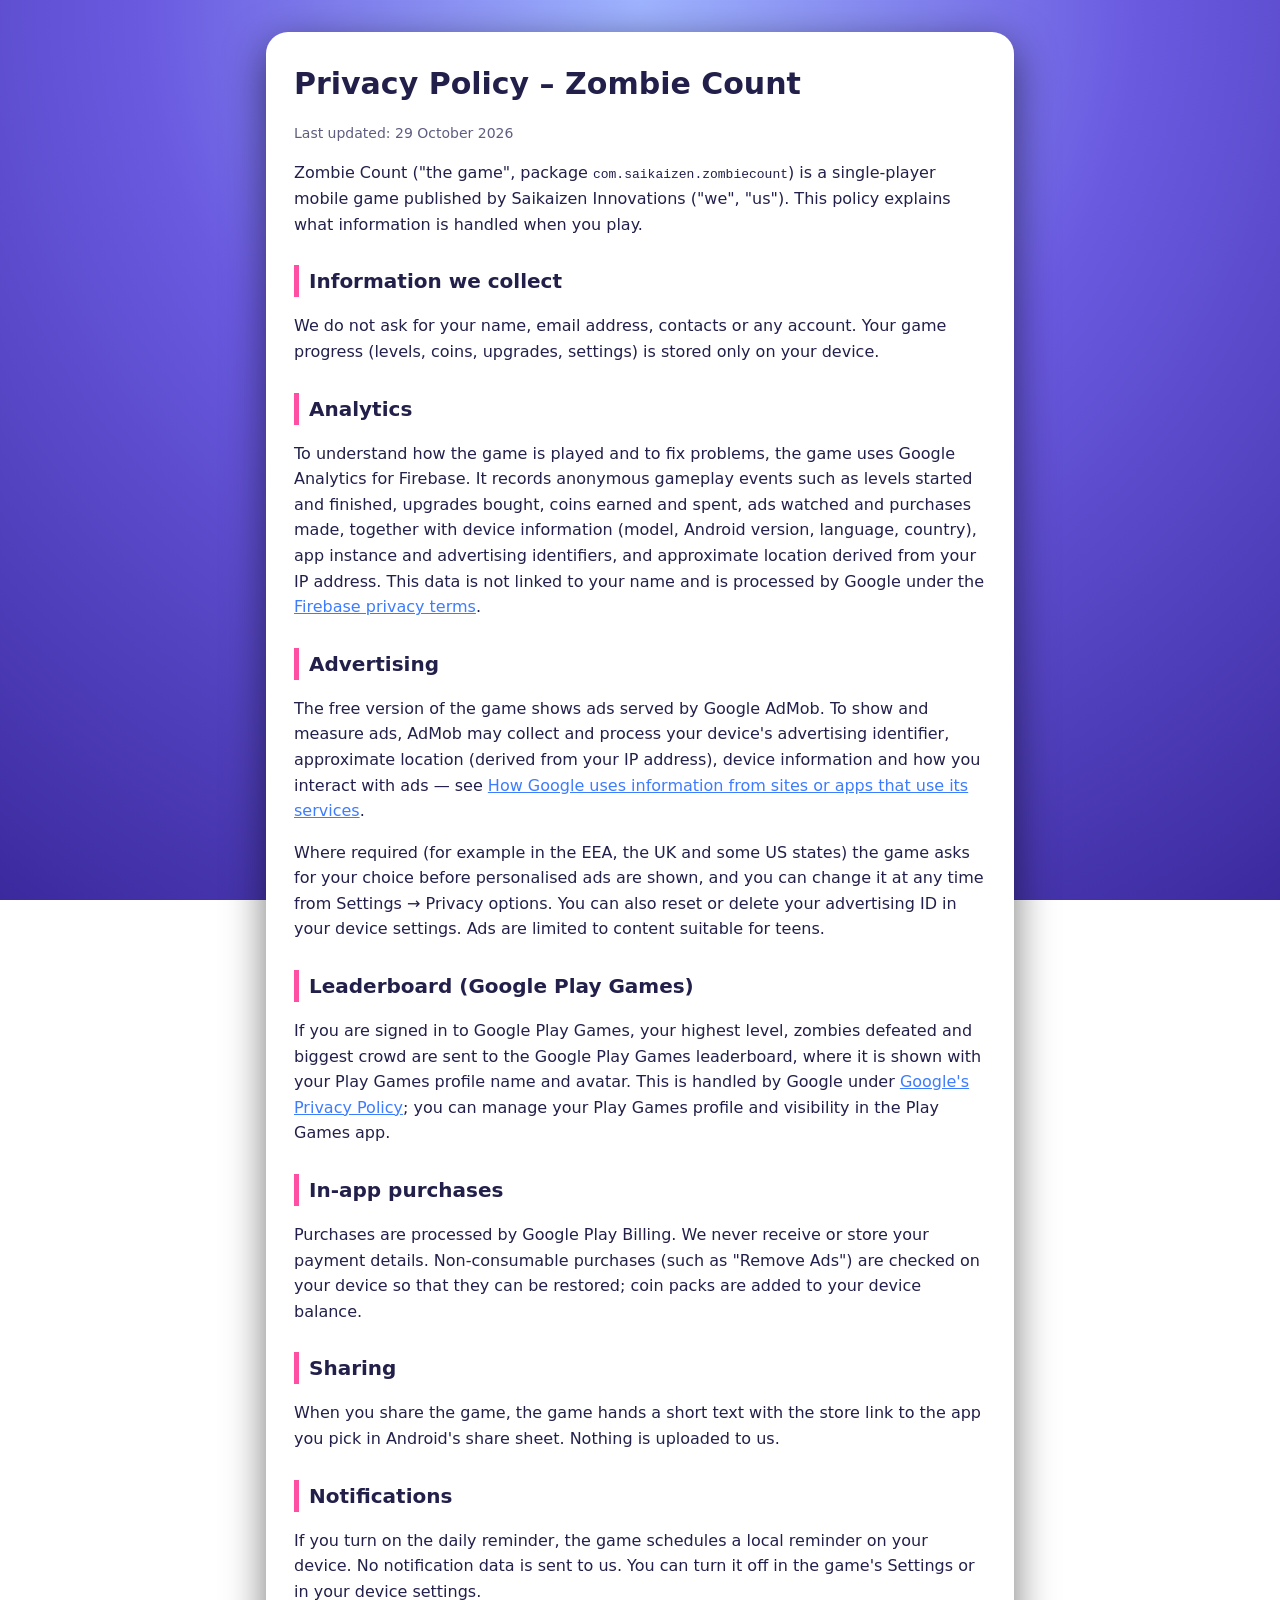
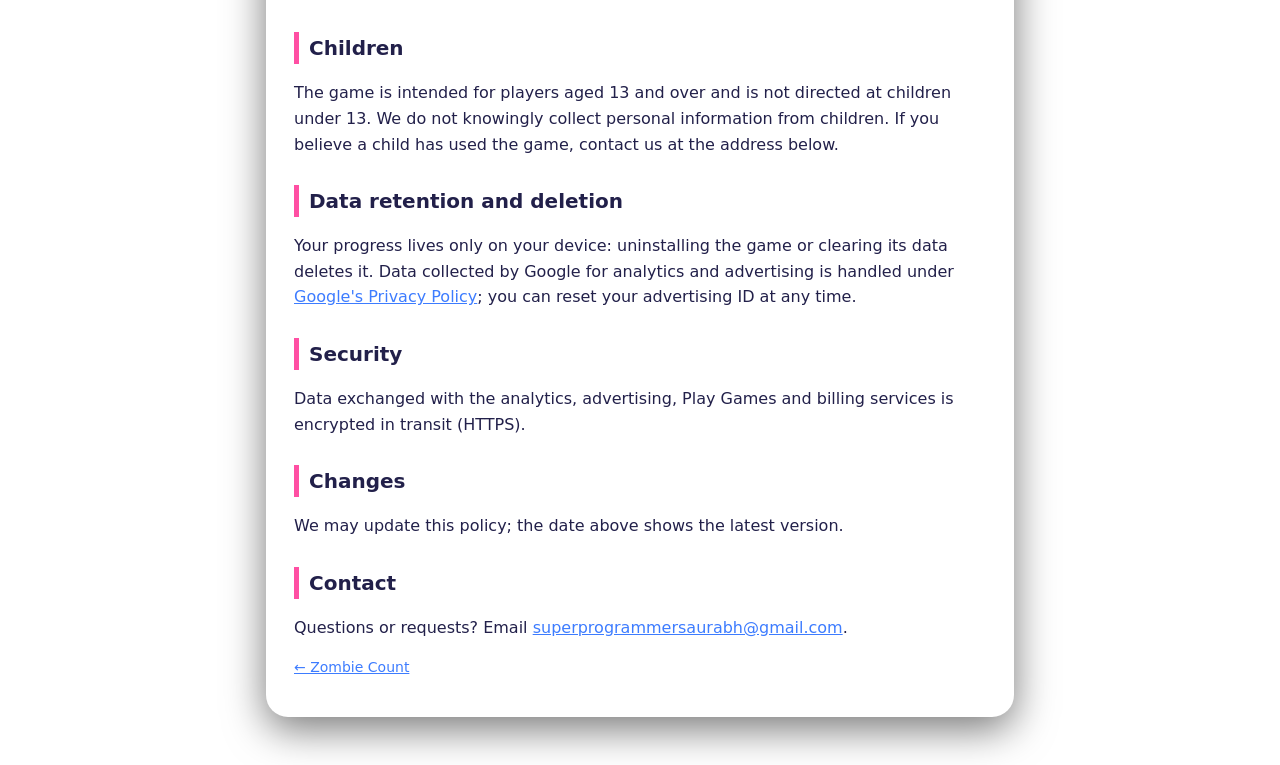
==== privacy.html @ ca3afb95 "Website and privacy policy" ====
<!doctype html>
<html lang="en">
<head>
<meta charset="utf-8">
<meta name="viewport" content="width=device-width,initial-scale=1">
<title>Zombie Count – Privacy Policy</title>
<link rel="icon" href="favicon.png">
<link rel="stylesheet" href="style.css">
</head>
<body>
<div class="wrap" style="margin-top:32px">
<div class="card">
<h1>Privacy Policy – Zombie Count</h1>
<p class="small">Last updated: 29 October 2026</p>
<p>Zombie Count ("the game", package <code>com.saikaizen.zombiecount</code>) is a single-player mobile game
published by Saikaizen Innovations ("we", "us"). This policy explains what information is handled when you play.</p>

<h2>Information we collect</h2>
<p>We do not ask for your name, email address, contacts or any account. Your game progress (levels, coins, upgrades, settings) is stored only on your device.</p>

<h2>Analytics</h2>
<p>To understand how the game is played and to fix problems, the game uses Google Analytics for Firebase. It records
anonymous gameplay events such as levels started and finished, upgrades bought, coins earned and spent, ads watched and
purchases made, together with device information (model, Android version, language, country), app instance and
advertising identifiers, and approximate location derived from your IP address. This data is not linked to your name
and is processed by Google under the <a href="https://firebase.google.com/support/privacy">Firebase privacy terms</a>.</p>

<h2>Advertising</h2>
<p>The free version of the game shows ads served by Google AdMob. To show and measure ads, AdMob may collect and
process your device's advertising identifier, approximate location (derived from your IP address), device
information and how you interact with ads — see
<a href="https://policies.google.com/technologies/partner-sites">How Google uses information from sites or apps that use its services</a>.</p>
<p>Where required (for example in the EEA, the UK and some US states) the game asks for your choice before
personalised ads are shown, and you can change it at any time from Settings → Privacy options. You can also reset or
delete your advertising ID in your device settings. Ads are limited to content suitable for teens.</p>

<h2>Leaderboard (Google Play Games)</h2>
<p>If you are signed in to Google Play Games, your highest level, zombies defeated and biggest crowd are sent to the Google Play Games leaderboard,
where it is shown with your Play Games profile name and avatar. This is handled by Google under
<a href="https://policies.google.com/privacy">Google's Privacy Policy</a>; you can manage your Play Games profile
and visibility in the Play Games app.</p>

<h2>In-app purchases</h2>
<p>Purchases are processed by Google Play Billing. We never receive or store your payment details. Non-consumable purchases (such as "Remove Ads") are checked on your device so that they can be restored; coin packs are added to your device balance.</p>

<h2>Sharing</h2>
<p>When you share the game, the game hands a short text with the store link to the app you pick in Android's share sheet. Nothing is uploaded to us.</p>
<h2>Notifications</h2>
<p>If you turn on the daily reminder, the game schedules a local reminder on your device. No notification data is sent
to us. You can turn it off in the game's Settings or in your device settings.</p>

<h2>Children</h2>
<p>The game is intended for players aged 13 and over and is not directed at children under 13. We do not knowingly
collect personal information from children. If you believe a child has used the game, contact us at the address
below.</p>

<h2>Data retention and deletion</h2>
<p>Your progress lives only on your device: uninstalling the game or clearing its data deletes it. Data collected by
Google for analytics and advertising is handled under <a href="https://policies.google.com/privacy">Google's Privacy
Policy</a>; you can reset your advertising ID at any time.</p>

<h2>Security</h2>
<p>Data exchanged with the analytics, advertising, Play Games and billing services is encrypted in transit (HTTPS).</p>

<h2>Changes</h2>
<p>We may update this policy; the date above shows the latest version.</p>

<h2>Contact</h2>
<p>Questions or requests? Email <a href="mailto:superprogrammersaurabh@gmail.com">superprogrammersaurabh@gmail.com</a>.</p>
<p class="small"><a href="index.html">← Zombie Count</a></p>
</div>
</div>
</body>
</html>
---- style.css ----
:root{--bg:#6a5ae0;--deep:#3b2a9e;--card:#fff;--ink:#22204a;--pink:#ff4fa3;--blue:#3d7cff;--soft:#5f5d80}
*{box-sizing:border-box}
html,body{margin:0;background:radial-gradient(circle at 50% 0,#9fb4ff 0,var(--bg) 45%,var(--deep) 100%) fixed;color:var(--ink);font-family:system-ui,-apple-system,"Segoe UI",Roboto,sans-serif;line-height:1.6}
a{color:var(--blue)}
.logo{display:block;width:min(560px,86%);margin:28px auto 0}
.wrap{max-width:780px;margin:12px auto 48px;padding:0 16px}
.card{background:var(--card);border-radius:22px;padding:28px 28px 24px;box-shadow:0 12px 40px #0008}
.brand{display:flex;gap:18px;align-items:center;margin-bottom:8px}
.brand img{width:96px;height:96px;border-radius:22px;box-shadow:0 4px 14px #0004}
h1{margin:0;font-size:30px}
h2{font-size:20px;margin:28px 0 6px;border-left:5px solid var(--pink);padding-left:10px}
.tag{color:var(--soft);margin:2px 0 0}
.btns{display:flex;flex-wrap:wrap;gap:10px;margin:18px 0 6px}
.btn{display:inline-block;background:linear-gradient(#5fd35a,#2fa52f);color:#fff;text-decoration:none;padding:10px 20px;border-radius:24px;font-weight:700}
.btn.alt{background:var(--ink)}
ul{padding-left:22px}
.foot{color:#c9c8ef;text-align:center;font-size:14px;margin-top:22px}
.small{color:var(--soft);font-size:14px}
@media (max-width:520px){.card{padding:20px 16px}.brand img{width:72px;height:72px}h1{font-size:24px}}
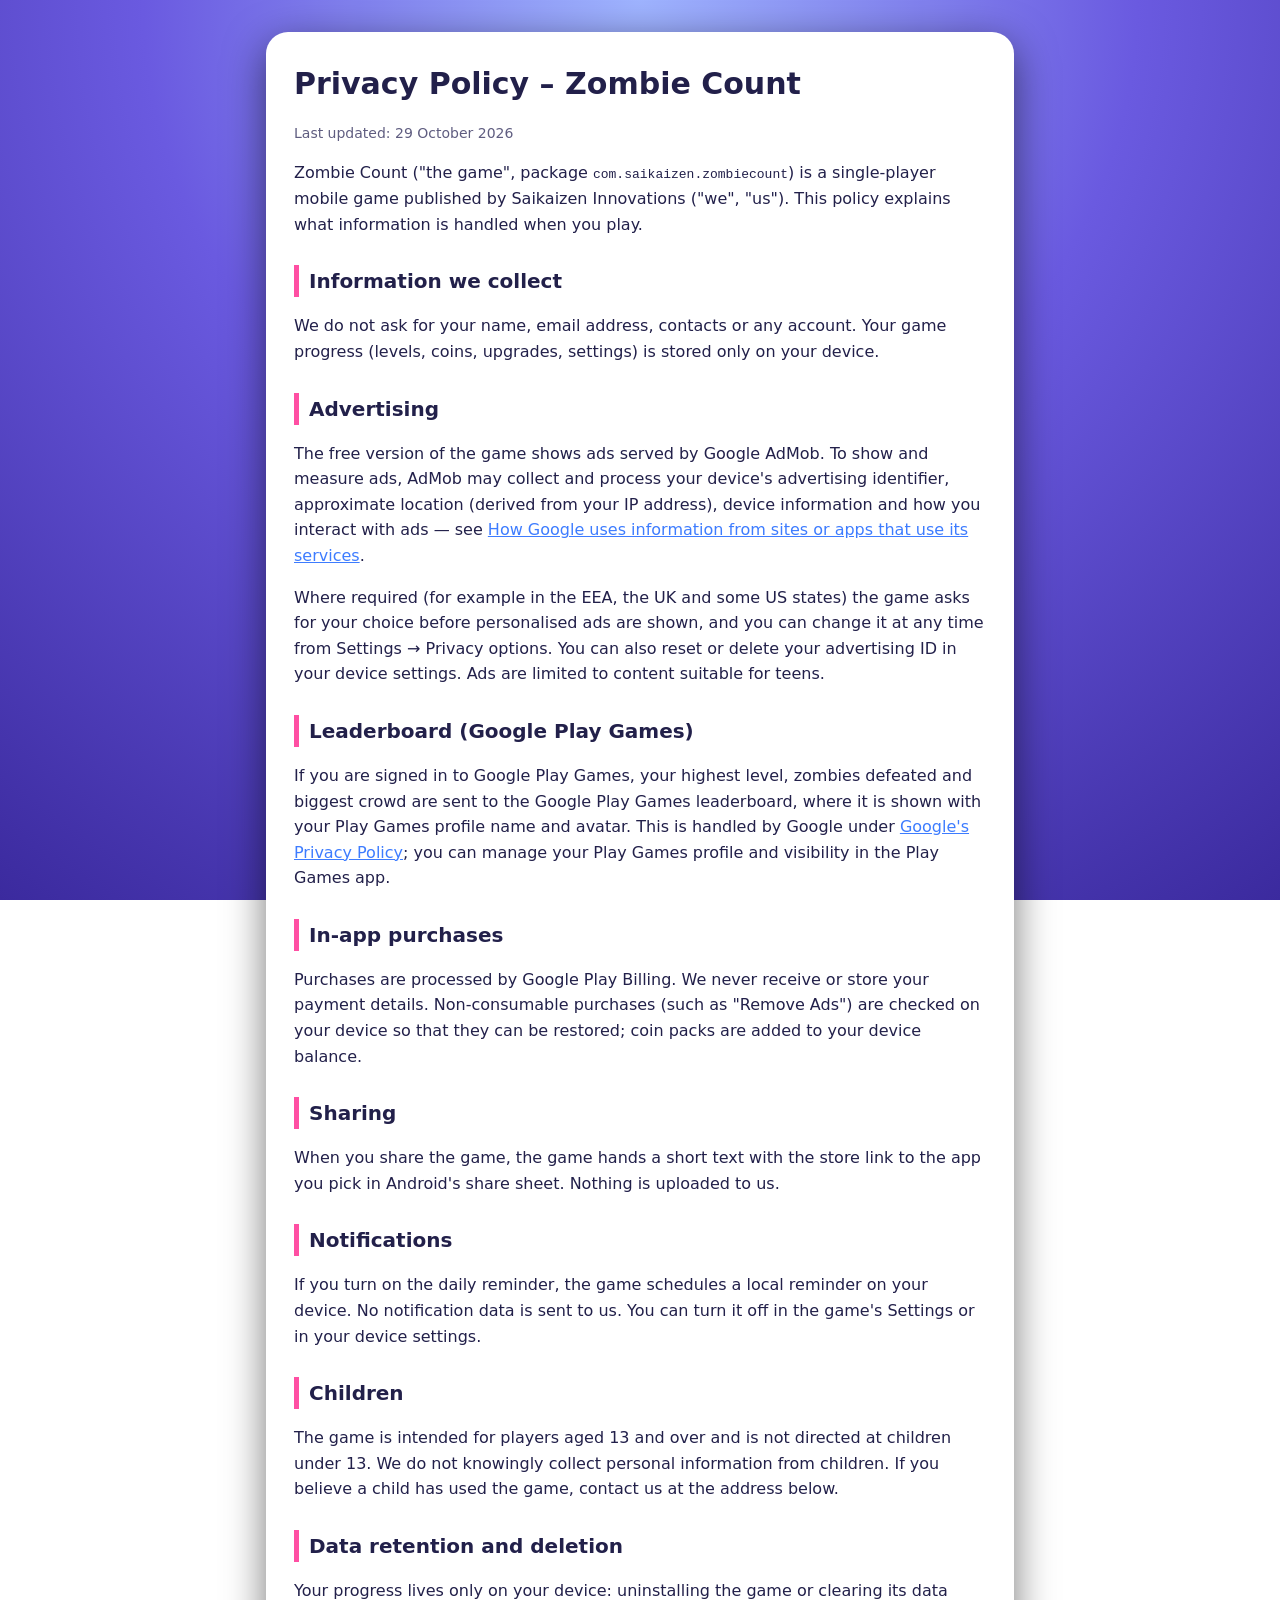
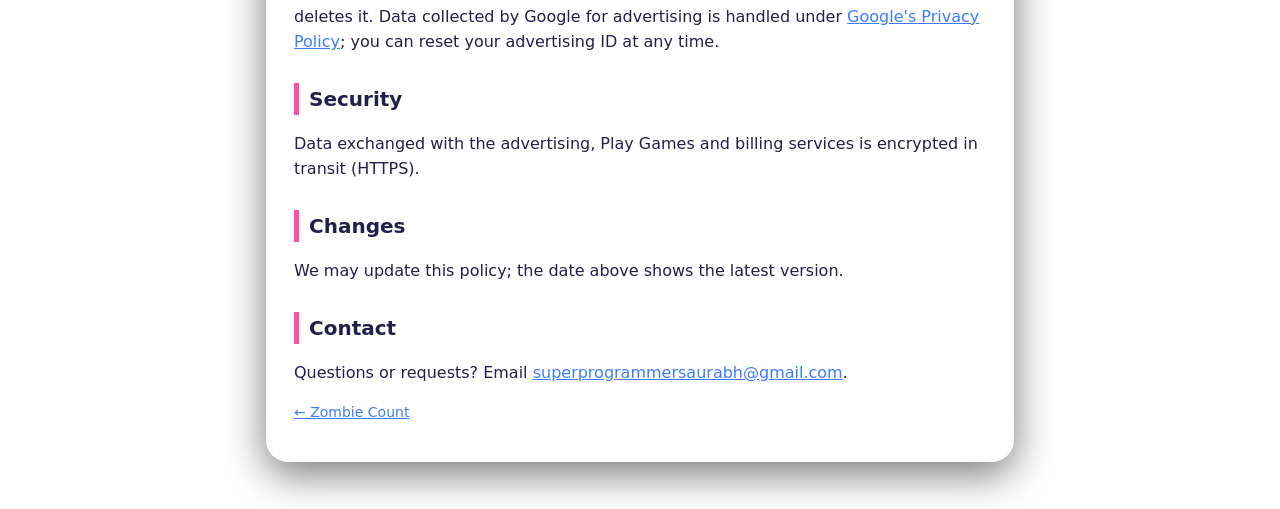
==== commit 67f59261: "Privacy policy: no analytics SDK in the game" ====
--- a/privacy.html
+++ b/privacy.html
@@ -17,13 +17,6 @@
 
 <h2>Information we collect</h2>
 <p>We do not ask for your name, email address, contacts or any account. Your game progress (levels, coins, upgrades, settings) is stored only on your device.</p>
-
-<h2>Analytics</h2>
-<p>To understand how the game is played and to fix problems, the game uses Google Analytics for Firebase. It records
-anonymous gameplay events such as levels started and finished, upgrades bought, coins earned and spent, ads watched and
-purchases made, together with device information (model, Android version, language, country), app instance and
-advertising identifiers, and approximate location derived from your IP address. This data is not linked to your name
-and is processed by Google under the <a href="https://firebase.google.com/support/privacy">Firebase privacy terms</a>.</p>
 
 <h2>Advertising</h2>
 <p>The free version of the game shows ads served by Google AdMob. To show and measure ads, AdMob may collect and
@@ -56,11 +49,11 @@
 
 <h2>Data retention and deletion</h2>
 <p>Your progress lives only on your device: uninstalling the game or clearing its data deletes it. Data collected by
-Google for analytics and advertising is handled under <a href="https://policies.google.com/privacy">Google's Privacy
+Google for advertising is handled under <a href="https://policies.google.com/privacy">Google's Privacy
 Policy</a>; you can reset your advertising ID at any time.</p>
 
 <h2>Security</h2>
-<p>Data exchanged with the analytics, advertising, Play Games and billing services is encrypted in transit (HTTPS).</p>
+<p>Data exchanged with the advertising, Play Games and billing services is encrypted in transit (HTTPS).</p>
 
 <h2>Changes</h2>
 <p>We may update this policy; the date above shows the latest version.</p>
